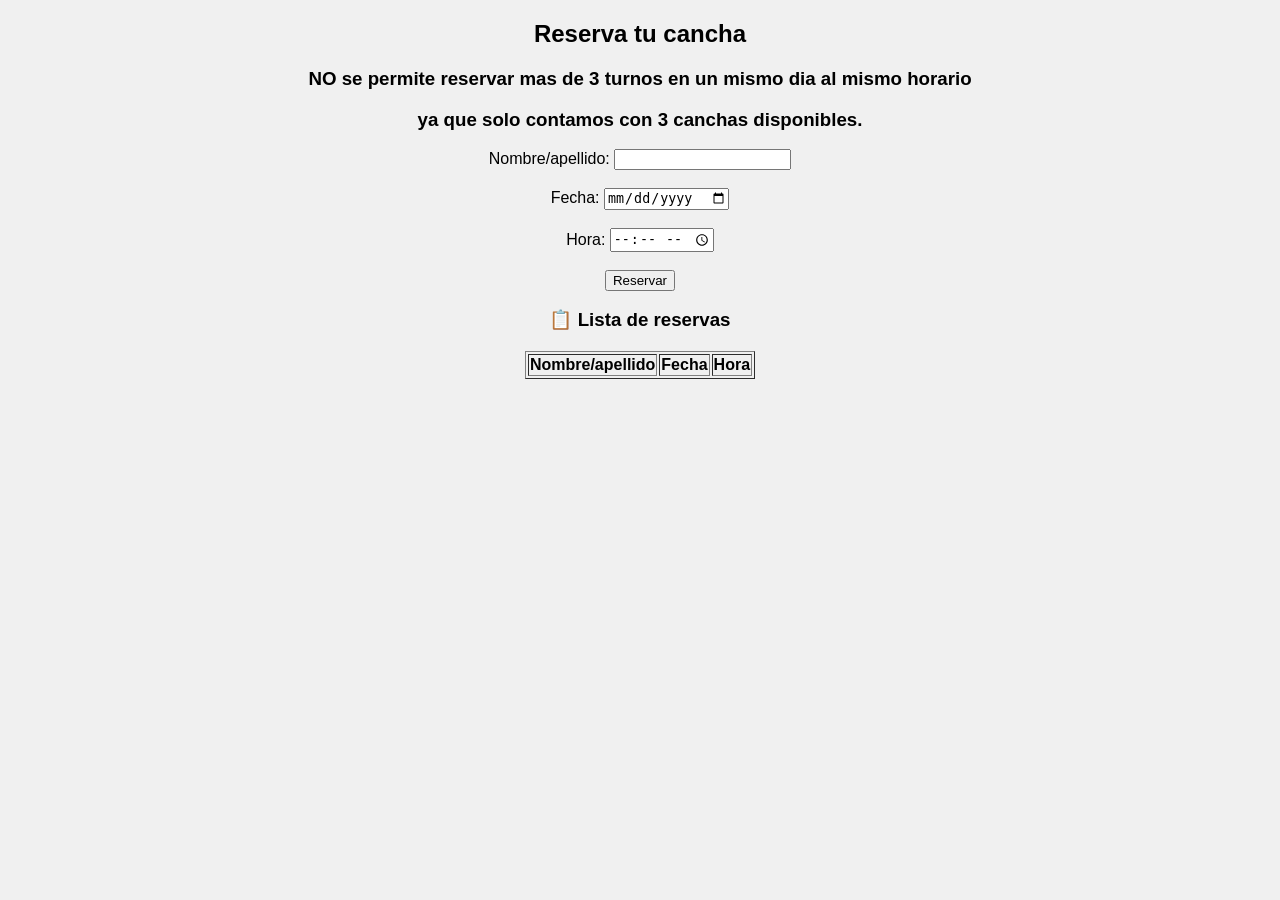
==== reservas.html @ b28bc65a "Add files via upload" ====
<!-- reservas.html -->
<!DOCTYPE html>
<html lang="es">
<head>
  <meta charset="UTF-8">
  <title>Reservas Pádel</title>
  <link rel="stylesheet" href="style.css">
</head>
<body>
  <h2>Reserva tu cancha</h2>
  <h3>NO se permite reservar mas de 3 turnos en un mismo dia al mismo horario</h3>
  <h3>ya que solo contamos con 3 canchas disponibles.</h3>
  
  <form id="formReserva">
    <label for="nombre/apellido">Nombre/apellido:</label>
    <input type="text" id="nombre" required><br><br>

    <label for="fecha">Fecha:</label>
    <input type="date" id="fecha" required><br><br>

    <label for="hora">Hora:</label>
    <input type="time" id="hora" required><br><br>

    <button type="submit">Reservar</button>
  </form>

  <h3>📋 Lista de reservas</h3>
  <table id="tablaReservas" border="1" style="margin: auto; margin-top:20px;">
    <thead>
      <tr>
        <th>Nombre/apellido</th>
        <th>Fecha</th>
        <th>Hora</th>
      </tr>
    </thead>
    <tbody>
      <!-- Aquí se irán agregando las reservas -->
    </tbody>
  </table>

  <script src="script.js"></script>
</body>
</html>
---- style.css ----
body {
    font-family: Arial, sans-serif;
    margin: 0;
    background-color: #f0f0f0;
    text-align: center;
}
header {
    background-color: rgb(22, 0, 100);
    color: white;
    padding: 20px;
}
nav button {
    margin: 5px;
    padding: 10px 15px;
    background-color: white;
    border: none;
    cursor: pointer;
    font-weight: bold;
}
nav button:hover {
    background-color: rgb(144, 216, 238);
}
.seccion {
    display: none; /* todas ocultas al inicio */
    padding: 20px;
    background-color: white;
    margin: 20px;
    border-radius: 10px;
}
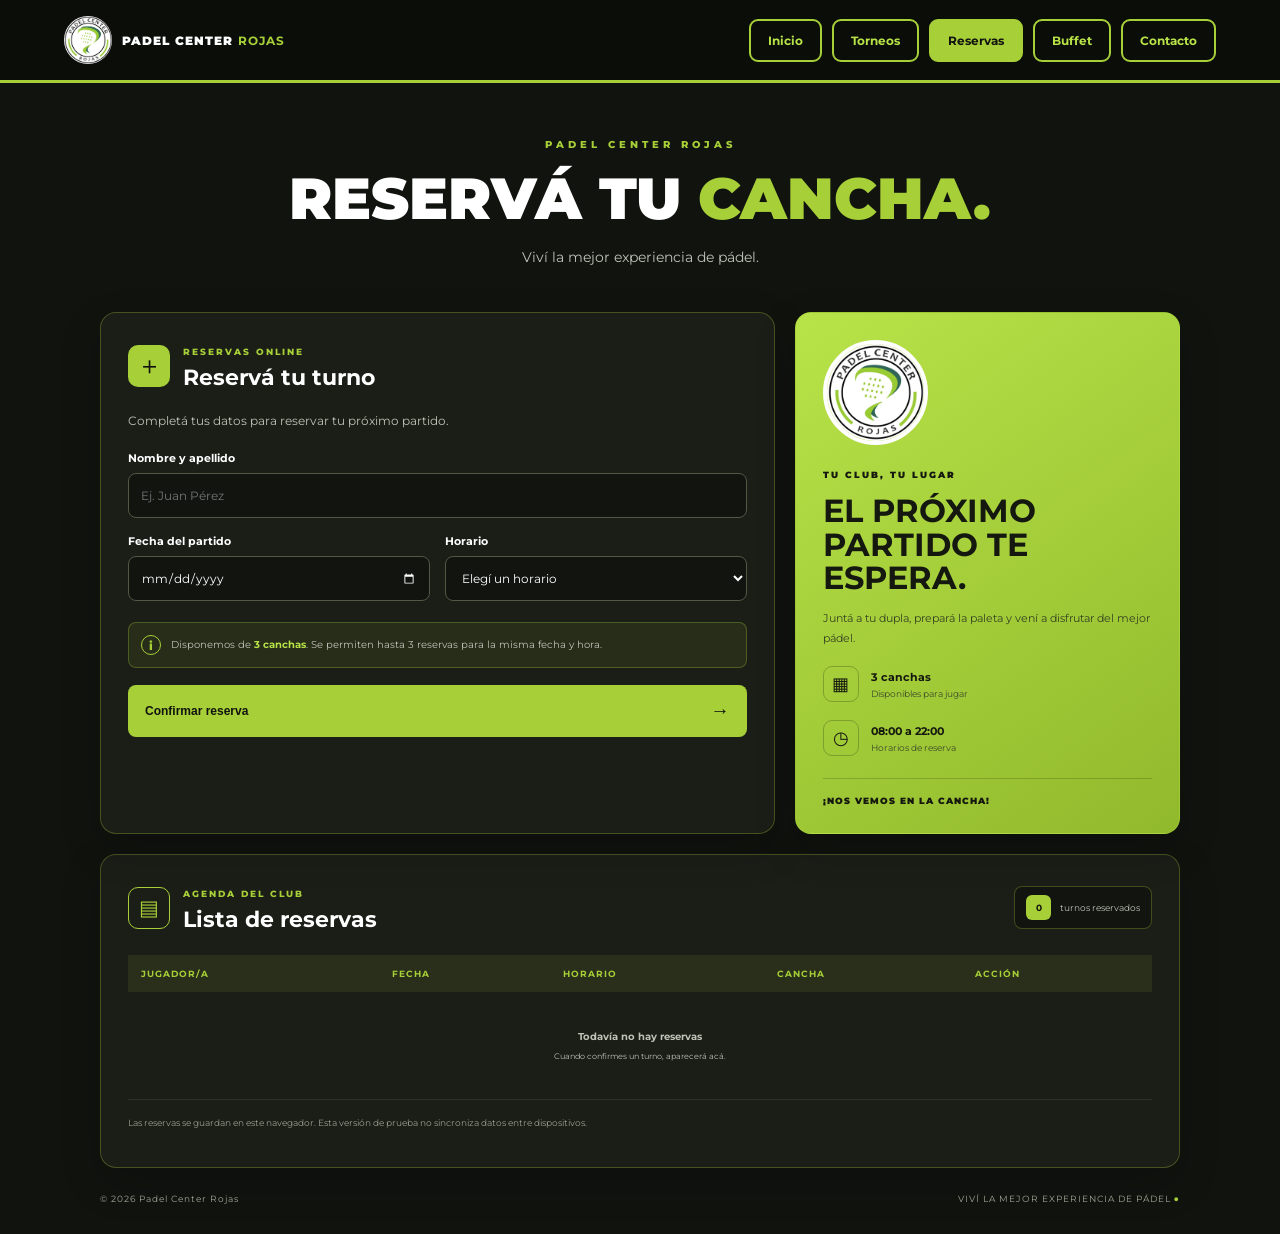
==== commit 4780bfb1: "Modifique html,js y css de torneos y reservas" ====
--- a/reservas.html
+++ b/reservas.html
@@ -1,43 +1,191 @@
-<!-- reservas.html -->
+
 <!DOCTYPE html>
 <html lang="es">
 <head>
-  <meta charset="UTF-8">
-  <title>Reservas Pádel</title>
-  <link rel="stylesheet" href="style.css">
+    <meta charset="UTF-8">
+    <meta name="viewport" content="width=device-width, initial-scale=1.0">
+    <title>Reservas | Padel Center Rojas</title>
+    <link rel="stylesheet" href="reservas.css">
+    <script src="reservas.js" defer></script>
 </head>
 <body>
-  <h2>Reserva tu cancha</h2>
-  <h3>NO se permite reservar mas de 3 turnos en un mismo dia al mismo horario</h3>
-  <h3>ya que solo contamos con 3 canchas disponibles.</h3>
-  
-  <form id="formReserva">
-    <label for="nombre/apellido">Nombre/apellido:</label>
-    <input type="text" id="nombre" required><br><br>
 
-    <label for="fecha">Fecha:</label>
-    <input type="date" id="fecha" required><br><br>
+    <header class="encabezado">
+        <a href="index.html" class="marca">
+            <img src="logo-padel.png" alt="Logo Padel Center Rojas">
+            <span>PADEL CENTER <strong>ROJAS</strong></span>
+        </a>
 
-    <label for="hora">Hora:</label>
-    <input type="time" id="hora" required><br><br>
+        <nav>
+            <a href="index.html">Inicio</a>
+            <a href="torneos.html">Torneos</a>
+            <a href="reservas.html" class="activo">Reservas</a>
+            <a href="buffet.html">Buffet</a>
+            <a href="contacto.html">Contacto</a>
+        </nav>
+    </header>
 
-    <button type="submit">Reservar</button>
-  </form>
+    <main class="contenedor">
 
-  <h3>📋 Lista de reservas</h3>
-  <table id="tablaReservas" border="1" style="margin: auto; margin-top:20px;">
-    <thead>
-      <tr>
-        <th>Nombre/apellido</th>
-        <th>Fecha</th>
-        <th>Hora</th>
-      </tr>
-    </thead>
-    <tbody>
-      <!-- Aquí se irán agregando las reservas -->
-    </tbody>
-  </table>
+        <section class="presentacion">
+            <p class="etiqueta">PADEL CENTER ROJAS</p>
+            <h1>Reservá tu <span>cancha.</span></h1>
+            <p>Viví la mejor experiencia de pádel.</p>
+        </section>
 
-  <script src="script.js"></script>
+        <section class="contenido">
+
+            <article class="tarjeta formulario-tarjeta">
+                <div class="titulo-seccion">
+                    <span class="simbolo">＋</span>
+                    <div>
+                        <small>RESERVAS ONLINE</small>
+                        <h2>Reservá tu turno</h2>
+                    </div>
+                </div>
+
+                <p class="descripcion">
+                    Completá tus datos para reservar tu próximo partido.
+                </p>
+
+                <form id="reservaForm">
+                    <div class="campo">
+                        <label for="nombre">Nombre y apellido</label>
+                        <input
+                            type="text"
+                            id="nombre"
+                            placeholder="Ej. Juan Pérez"
+                            maxlength="70"
+                            required
+                        >
+                        <small class="error" id="nombreError"></small>
+                    </div>
+
+                    <div class="fila">
+                        <div class="campo">
+                            <label for="fecha">Fecha del partido</label>
+                            <input type="date" id="fecha" required>
+                            <small class="error" id="fechaError"></small>
+                        </div>
+
+                        <div class="campo">
+                            <label for="hora">Horario</label>
+                            <select id="hora" required>
+                                <option value="">Elegí un horario</option>
+                                <option>08:00</option>
+                                <option>09:00</option>
+                                <option>10:00</option>
+                                <option>11:00</option>
+                                <option>12:00</option>
+                                <option>13:00</option>
+                                <option>14:00</option>
+                                <option>15:00</option>
+                                <option>16:00</option>
+                                <option>17:00</option>
+                                <option>18:00</option>
+                                <option>19:00</option>
+                                <option>20:00</option>
+                                <option>21:00</option>
+                                <option>22:00</option>
+                            </select>
+                            <small class="error" id="horaError"></small>
+                        </div>
+                    </div>
+
+                    <div class="aviso">
+                        <span class="info">i</span>
+                        <p>
+                            Disponemos de <strong>3 canchas</strong>.
+                            Se permiten hasta 3 reservas para la misma fecha y hora.
+                        </p>
+                    </div>
+
+                    <button type="submit" class="boton-reservar">
+                        Confirmar reserva <span>→</span>
+                    </button>
+
+                    <p id="mensaje" aria-live="polite"></p>
+                </form>
+            </article>
+
+            <aside class="tarjeta tarjeta-club">
+                <img
+                    src="logo-padel.png"
+                    alt="Padel Center Rojas"
+                    class="logo-grande"
+                >
+
+                <small class="subtitulo-club">TU CLUB, TU LUGAR</small>
+                <h2>El próximo partido te espera.</h2>
+
+                <p>
+                    Juntá a tu dupla, prepará la paleta y vení a disfrutar
+                    del mejor pádel.
+                </p>
+
+                <div class="dato-club">
+                    <span>▦</span>
+                    <div>
+                        <strong>3 canchas</strong>
+                        <small>Disponibles para jugar</small>
+                    </div>
+                </div>
+
+                <div class="dato-club">
+                    <span>◷</span>
+                    <div>
+                        <strong>08:00 a 22:00</strong>
+                        <small>Horarios de reserva</small>
+                    </div>
+                </div>
+
+                <div class="frase-club">¡NOS VEMOS EN LA CANCHA!</div>
+            </aside>
+        </section>
+
+        <section class="tarjeta lista-tarjeta">
+            <div class="titulo-lista">
+                <div class="titulo-seccion">
+                    <span class="simbolo simbolo-lista">▤</span>
+                    <div>
+                        <small>AGENDA DEL CLUB</small>
+                        <h2>Lista de reservas</h2>
+                    </div>
+                </div>
+
+                <div class="contador">
+                    <strong id="cantidadReservas">0</strong>
+                    <span>turnos reservados</span>
+                </div>
+            </div>
+
+            <div class="tabla-contenedor">
+                <table>
+                    <thead>
+                        <tr>
+                            <th>Jugador/a</th>
+                            <th>Fecha</th>
+                            <th>Horario</th>
+                            <th>Cancha</th>
+                            <th>Acción</th>
+                        </tr>
+                    </thead>
+                    <tbody id="listaReservas">
+                    </tbody>
+                </table>
+            </div>
+
+            <p class="nota-final">
+                Las reservas se guardan en este navegador.
+                Esta versión de prueba no sincroniza datos entre dispositivos.
+            </p>
+        </section>
+
+        <footer>
+            <span>© <span id="anio"></span> Padel Center Rojas</span>
+            <span>VIVÍ LA MEJOR EXPERIENCIA DE PÁDEL <b>●</b></span>
+        </footer>
+
+    </main>
 </body>
 </html>
--- a/reservas.css
+++ b/reservas.css
@@ -0,0 +1,560 @@
+
+@import url('https://fonts.googleapis.com/css2?family=Montserrat:wght@400;500;600;700;800;900&display=swap');
+
+:root {
+    --verde: #A7CF38;
+    --verde-claro: #B8E348;
+    --negro: #11130F;
+    --panel: #1B1D17;
+    --blanco: #FFFFFF;
+    --gris: #C0C2B7;
+    --borde: rgba(167, 207, 56, 0.30);
+}
+
+* {
+    box-sizing: border-box;
+}
+
+body {
+    margin: 0;
+    background: var(--negro);
+    color: var(--blanco);
+    font-family: 'Montserrat', Arial, sans-serif;
+}
+
+a {
+    color: inherit;
+    text-decoration: none;
+}
+
+.encabezado {
+    padding: 16px 5%;
+    display: flex;
+    align-items: center;
+    justify-content: space-between;
+    gap: 20px;
+    flex-wrap: wrap;
+    background: #0B0D09;
+    border-bottom: 3px solid var(--verde);
+}
+
+.marca {
+    display: flex;
+    align-items: center;
+    gap: 10px;
+    font-size: 12px;
+    font-weight: 900;
+    letter-spacing: 1px;
+}
+
+.marca img {
+    width: 48px;
+    height: 48px;
+    object-fit: cover;
+    background: white;
+    border-radius: 50%;
+}
+
+.marca strong {
+    color: var(--verde);
+}
+
+nav {
+    display: flex;
+    justify-content: center;
+    gap: 10px;
+    flex-wrap: wrap;
+}
+
+nav a {
+    padding: 12px 17px;
+    border: 2px solid var(--verde);
+    border-radius: 9px;
+    color: var(--verde-claro);
+    font-size: 12px;
+    font-weight: 700;
+    transition: 0.2s;
+}
+
+nav a:hover,
+nav a.activo {
+    background: var(--verde);
+    color: var(--negro);
+}
+
+.contenedor {
+    width: min(1080px, 92%);
+    margin: auto;
+}
+
+.presentacion {
+    text-align: center;
+    padding: 45px 10px 32px;
+}
+
+.etiqueta {
+    color: var(--verde);
+    font-weight: 800;
+    letter-spacing: 4px;
+    font-size: 10px;
+}
+
+.presentacion h1 {
+    font-size: clamp(36px, 5vw, 58px);
+    font-weight: 900;
+    margin: 12px 0;
+    text-transform: uppercase;
+}
+
+.presentacion h1 span {
+    color: var(--verde);
+}
+
+.presentacion > p:last-child {
+    color: var(--gris);
+    font-size: 14px;
+}
+
+.contenido {
+    display: grid;
+    grid-template-columns: 1.4fr 0.8fr;
+    gap: 20px;
+}
+
+.tarjeta {
+    background: var(--panel);
+    border: 1px solid var(--borde);
+    border-radius: 16px;
+    padding: 27px;
+    box-shadow: 0 15px 40px rgba(0, 0, 0, 0.18);
+}
+
+.titulo-seccion {
+    display: flex;
+    align-items: center;
+    gap: 13px;
+}
+
+.simbolo {
+    width: 42px;
+    height: 42px;
+    display: grid;
+    place-items: center;
+    border-radius: 10px;
+    background: var(--verde);
+    color: var(--negro);
+    font-size: 25px;
+}
+
+.titulo-seccion small {
+    color: var(--verde);
+    font-size: 9px;
+    font-weight: 800;
+    letter-spacing: 2px;
+}
+
+h2 {
+    font-size: 22px;
+    margin: 5px 0 0;
+}
+
+.descripcion {
+    color: var(--gris);
+    font-size: 12px;
+    line-height: 1.7;
+    margin: 20px 0;
+}
+
+.campo {
+    margin-bottom: 16px;
+    min-width: 0;
+}
+
+.campo label {
+    display: block;
+    font-size: 11px;
+    font-weight: 700;
+    margin-bottom: 8px;
+}
+
+input,
+select {
+    width: 100%;
+    min-width: 0;
+    height: 45px;
+    padding: 0 12px;
+    background: #12140F;
+    color: var(--blanco);
+    border: 1px solid #515844;
+    border-radius: 8px;
+    font-family: inherit;
+    font-size: 12px;
+    outline: none;
+}
+
+input:focus,
+select:focus {
+    border-color: var(--verde);
+    box-shadow: 0 0 0 3px rgba(167, 207, 56, 0.12);
+}
+
+input[type="date"] {
+    color-scheme: dark;
+}
+
+select option {
+    background: #12140F;
+}
+
+.fila {
+    display: grid;
+    grid-template-columns: 1fr 1fr;
+    gap: 15px;
+}
+
+.error {
+    display: block;
+    color: #FFAAAA;
+    font-size: 10px;
+    margin-top: 5px;
+}
+
+.aviso {
+    display: flex;
+    align-items: center;
+    gap: 10px;
+    padding: 12px;
+    background: rgba(167, 207, 56, 0.09);
+    border: 1px solid var(--borde);
+    border-radius: 8px;
+    margin-bottom: 17px;
+}
+
+.aviso p {
+    margin: 0;
+    color: var(--gris);
+    font-size: 10px;
+    line-height: 1.6;
+}
+
+.aviso strong {
+    color: var(--verde-claro);
+}
+
+.info {
+    display: grid;
+    place-items: center;
+    flex-shrink: 0;
+    width: 20px;
+    height: 20px;
+    border: 1px solid var(--verde);
+    color: var(--verde);
+    border-radius: 50%;
+    font-size: 12px;
+    font-weight: 800;
+}
+
+.boton-reservar {
+    display: flex;
+    justify-content: space-between;
+    align-items: center;
+    width: 100%;
+    padding: 15px 17px;
+    border: 1px  var(--verde);
+    border-radius: 8px;
+    background: var(--verde);
+    color: var(--negro);
+    font-size: 12px;
+    font-weight: 800;
+    cursor: pointer;
+    transition: 0.2s;
+}
+
+.boton-reservar:hover {
+    background: var(--verde-claro);
+    transform: translateY(-1px);
+}
+
+.boton-reservar span {
+    font-size: 19px;
+}
+
+#mensaje {
+    font-size: 11px;
+    line-height: 1.6;
+}
+
+#mensaje.exito {
+    color: var(--verde-claro);
+}
+
+#mensaje.error-mensaje {
+    color: #FFAAAA;
+}
+
+.tarjeta-club {
+    background: linear-gradient(145deg, #B8E348, #91B92C);
+    color: #15180F;
+    overflow: hidden;
+}
+
+.logo-grande {
+    width: 105px;
+    height: 105px;
+    object-fit: cover;
+    border: 4px solid white;
+    background: white;
+    border-radius: 50%;
+    margin-bottom: 20px;
+}
+
+.subtitulo-club {
+    display: block;
+    font-size: 9px;
+    font-weight: 900;
+    letter-spacing: 2px;
+}
+
+.tarjeta-club h2 {
+    font-size: 32px;
+    line-height: 1.05;
+    text-transform: uppercase;
+    margin: 14px 0;
+}
+
+.tarjeta-club > p:not(.subtitulo-club) {
+    color: #354322;
+    font-size: 11px;
+    line-height: 1.8;
+}
+
+.dato-club {
+    display: flex;
+    align-items: center;
+    gap: 12px;
+    margin: 18px 0;
+}
+
+.dato-club > span {
+    display: grid;
+    place-items: center;
+    width: 36px;
+    height: 36px;
+    border: 1px solid rgba(21, 24, 15, 0.25);
+    border-radius: 9px;
+    font-size: 18px;
+}
+
+.dato-club strong,
+.dato-club small {
+    display: block;
+}
+
+.dato-club strong {
+    font-size: 11px;
+    margin-bottom: 4px;
+}
+
+.dato-club small {
+    color: #3C4C2B;
+    font-size: 9px;
+}
+
+.frase-club {
+    border-top: 1px solid rgba(21, 24, 15, 0.2);
+    padding-top: 16px;
+    margin-top: 22px;
+    font-size: 9px;
+    font-weight: 900;
+    letter-spacing: 1px;
+}
+
+.lista-tarjeta {
+    margin-top: 20px;
+}
+
+.titulo-lista {
+    display: flex;
+    align-items: center;
+    justify-content: space-between;
+    gap: 15px;
+    margin-bottom: 22px;
+}
+
+.simbolo-lista {
+    background: transparent;
+    border: 1px solid var(--verde);
+    color: var(--verde);
+    font-size: 21px;
+}
+
+.contador {
+    display: flex;
+    align-items: center;
+    gap: 9px;
+    padding: 8px 11px;
+    background: #12140F;
+    border: 1px solid var(--borde);
+    border-radius: 8px;
+    color: var(--gris);
+    font-size: 9px;
+}
+
+.contador strong {
+    display: grid;
+    place-items: center;
+    min-width: 25px;
+    height: 25px;
+    padding: 0 5px;
+    border-radius: 6px;
+    background: var(--verde);
+    color: var(--negro);
+}
+
+.tabla-contenedor {
+    overflow-x: auto;
+}
+
+table {
+    width: 100%;
+    min-width: 560px;
+    border-collapse: collapse;
+    text-align: left;
+}
+
+thead {
+    background: rgba(167, 207, 56, 0.1);
+}
+
+th {
+    padding: 13px;
+    color: var(--verde);
+    font-size: 9px;
+    text-transform: uppercase;
+    letter-spacing: 1px;
+}
+
+td {
+    padding: 13px;
+    border-bottom: 1px solid rgba(255, 255, 255, 0.08);
+    color: #E2E4D9;
+    font-size: 10px;
+}
+
+.avatar {
+    display: inline-grid;
+    place-items: center;
+    width: 28px;
+    height: 28px;
+    margin-right: 8px;
+    border-radius: 50%;
+    background: var(--verde);
+    color: var(--negro);
+    font-weight: 900;
+}
+
+.cancha-etiqueta {
+    display: inline-block;
+    padding: 5px 8px;
+    border-radius: 5px;
+    background: rgba(167, 207, 56, 0.12);
+    color: var(--verde-claro);
+    font-weight: 700;
+}
+
+.cancelar {
+    padding: 7px 9px;
+    background: transparent;
+    color: #FFAAAA;
+    border: 1px solid rgba(255, 150, 150, 0.4);
+    border-radius: 6px;
+    cursor: pointer;
+}
+
+.cancelar:hover {
+    background: rgba(255, 140, 140, 0.1);
+}
+
+.vacio {
+    text-align: center;
+    padding: 30px;
+    color: var(--gris);
+}
+
+.vacio strong,
+.vacio small {
+    display: block;
+    margin: 8px 0;
+}
+
+.nota-final {
+    color: #999E8F;
+    font-size: 9px;
+    line-height: 1.7;
+    margin-top: 15px;
+}
+
+footer {
+    display: flex;
+    justify-content: space-between;
+    gap: 15px;
+    padding: 25px 0 30px;
+    color: #A1A493;
+    font-size: 9px;
+    letter-spacing: 1px;
+}
+
+footer b {
+    color: var(--verde);
+}
+
+@media (max-width: 800px) {
+    .encabezado {
+        justify-content: center;
+    }
+
+    nav {
+        width: 100%;
+    }
+
+    .contenido {
+        grid-template-columns: 1fr;
+    }
+
+    .tarjeta-club {
+        padding: 24px;
+    }
+}
+
+@media (max-width: 520px) {
+    nav {
+        gap: 6px;
+    }
+
+    nav a {
+        padding: 9px 10px;
+        font-size: 10px;
+    }
+
+    .fila {
+        grid-template-columns: 1fr;
+        gap: 0;
+    }
+
+    .tarjeta {
+        padding: 19px 15px;
+    }
+
+    .titulo-lista {
+        align-items: flex-start;
+    }
+
+    .contador {
+        flex-direction: column;
+        text-align: center;
+    }
+
+    footer {
+        flex-direction: column;
+    }
+}
